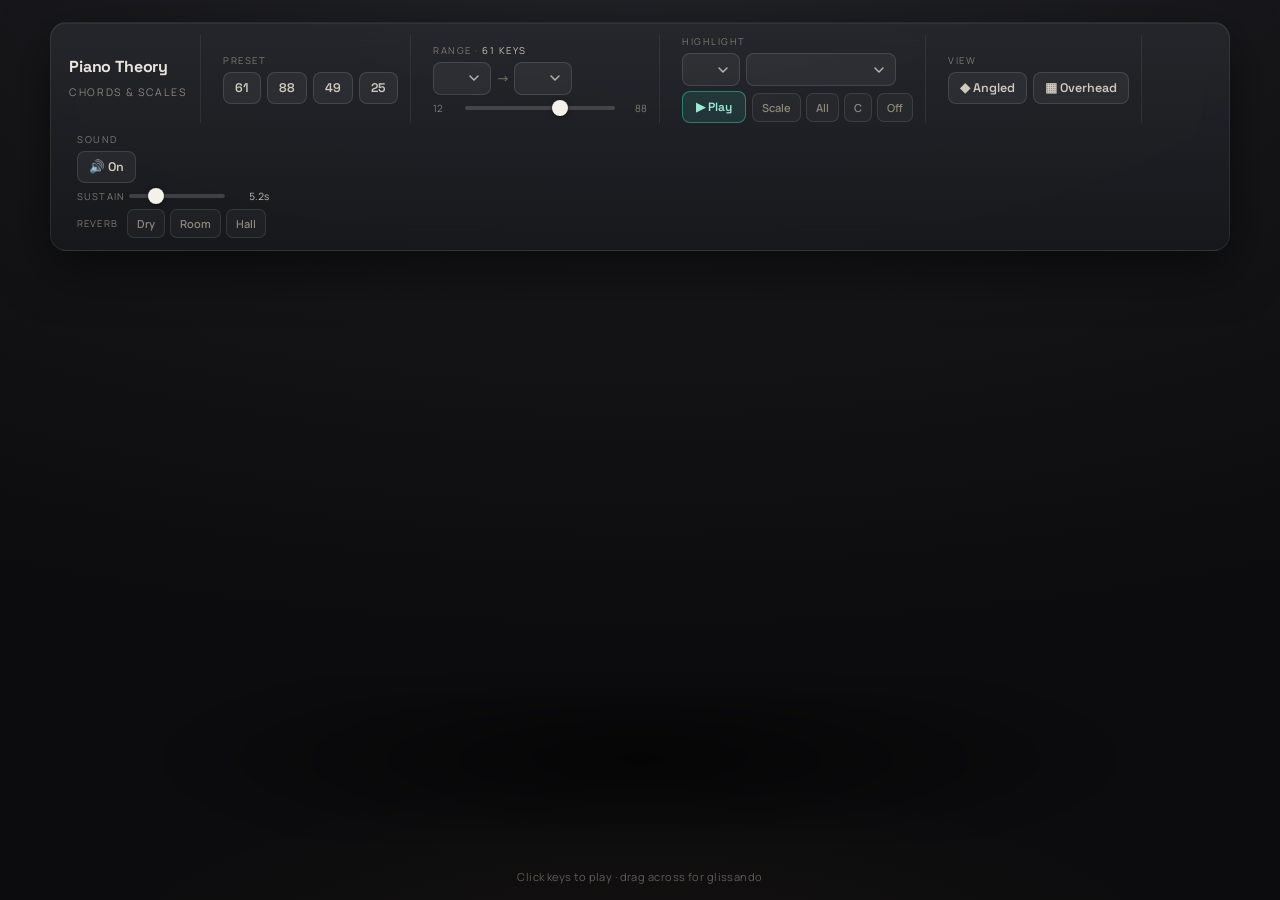
==== index.html @ 7ad39de0 "Add page shell, control panel markup, and studio styles" ====
<!DOCTYPE html>
<html lang="en">
<head>
<meta charset="utf-8">
<meta name="viewport" content="width=device-width, initial-scale=1">
<title>Piano Theory</title>
<link rel="stylesheet" href="css/studio.css">
<script type="module" src="js/app.js"></script>
</head>
<body>
<div class="app">
  <div class="glow" aria-hidden="true"></div>

  <header class="panel-wrap">
    <div class="panel">

      <div class="group brand">
        <div class="brand-name">Piano Theory</div>
        <div class="brand-sub">Chords &amp; Scales</div>
      </div>

      <div class="group">
        <div class="group-title">Preset</div>
        <div class="row" id="presets">
          <button type="button" class="chip warm" data-start="C2" data-count="61">61</button>
          <button type="button" class="chip warm" data-start="A0" data-count="88">88</button>
          <button type="button" class="chip warm" data-start="C2" data-count="49">49</button>
          <button type="button" class="chip warm" data-start="C4" data-count="25">25</button>
        </div>
      </div>

      <div class="group">
        <div class="group-title">Range · <span class="hint" id="key-count-label">61 keys</span></div>
        <div class="row">
          <select class="sel" id="start-note" aria-label="First key"></select>
          <span class="arrow" aria-hidden="true">→</span>
          <select class="sel" id="end-note" aria-label="Last key"></select>
        </div>
        <div class="row slider-row">
          <span class="minmax">12</span>
          <input type="range" class="range grow" id="key-count" min="12" max="88" step="1" value="61" aria-label="Number of keys">
          <span class="minmax right">88</span>
        </div>
      </div>

      <div class="group">
        <div class="group-title">Highlight</div>
        <div class="row">
          <select class="sel" id="root" aria-label="Root note"></select>
          <select class="sel wide" id="pattern" aria-label="Chord or scale"></select>
        </div>
        <div class="row">
          <button type="button" class="play" id="play">▶ Play</button>
          <div class="row tight" id="label-modes">
            <button type="button" class="chip sm" data-mode="pattern">Scale</button>
            <button type="button" class="chip sm" data-mode="all">All</button>
            <button type="button" class="chip sm" data-mode="c">C</button>
            <button type="button" class="chip sm" data-mode="off">Off</button>
          </div>
        </div>
      </div>

      <div class="group">
        <div class="group-title">View</div>
        <div class="row" id="views">
          <button type="button" class="chip cool" data-view="angled">◆ Angled</button>
          <button type="button" class="chip cool" data-view="top">▦ Overhead</button>
        </div>
      </div>

      <div class="group last">
        <div class="group-title">Sound</div>
        <div class="row">
          <button type="button" class="chip" id="sound">🔊 On</button>
        </div>
        <div class="row slider-row">
          <span class="tag">Sustain</span>
          <input type="range" class="range" id="sustain" min="0.2" max="3.5" step="0.05" value="1" aria-label="Sustain">
          <span class="value" id="sustain-label">5.2s</span>
        </div>
        <div class="row slider-row">
          <span class="tag">Reverb</span>
          <div class="row tight" id="reverbs">
            <button type="button" class="chip sm" data-reverb="dry">Dry</button>
            <button type="button" class="chip sm" data-reverb="room">Room</button>
            <button type="button" class="chip sm" data-reverb="hall">Hall</button>
          </div>
        </div>
      </div>

    </div>
  </header>

  <main class="stage">
    <div class="floor-shadow" aria-hidden="true"></div>
    <div class="rig" id="rig">
      <div class="board" id="board"></div>
    </div>
  </main>

  <footer class="status" id="status">Click keys to play · drag across for glissando</footer>
</div>
</body>
</html>
---- css/studio.css ----
/* Piano Theory — studio styles */

@font-face {
  font-family: 'Manrope';
  font-style: normal;
  font-weight: 400 700;
  font-display: swap;
  src: url("../fonts/manrope-latin.woff2") format('woff2');
  unicode-range: U+0000-00FF, U+0131, U+0152-0153, U+02BB-02BC, U+02C6, U+02DA, U+02DC, U+0304, U+0308, U+0329, U+2000-206F, U+20AC, U+2122, U+2191, U+2193, U+2212, U+2215, U+FEFF, U+FFFD;
}
@font-face {
  font-family: 'Space Grotesk';
  font-style: normal;
  font-weight: 400 700;
  font-display: swap;
  src: url("../fonts/space-grotesk-latin.woff2") format('woff2');
  unicode-range: U+0000-00FF, U+0131, U+0152-0153, U+02BB-02BC, U+02C6, U+02DA, U+02DC, U+0304, U+0308, U+0329, U+2000-206F, U+20AC, U+2122, U+2191, U+2193, U+2212, U+2215, U+FEFF, U+FFFD;
}

:root {
  --ink: #e9e5dc;
  --ink-strong: #efeae0;
  --muted: #7f7a70;
  --muted-2: #8d877b;
  --hint: #c9c4b9;
  --root-accent: 244, 166, 60;   /* #f4a63c */
  --scale-accent: 55, 200, 178;  /* #37c8b2 */
  --line: rgba(255, 255, 255, .12);
  --line-soft: rgba(255, 255, 255, .07);
  --fill: rgba(255, 255, 255, .05);
  --fill-soft: rgba(255, 255, 255, .03);
  --font-ui: 'Manrope', system-ui, sans-serif;
  --font-display: 'Space Grotesk', sans-serif;
}

* { box-sizing: border-box; }

html, body { height: 100%; }

body {
  margin: 0;
  font-family: var(--font-ui);
  color: var(--ink);
  background: #0c0c0e;
}

.app {
  position: relative;
  display: flex;
  flex-direction: column;
  width: 100%;
  height: 100vh;
  overflow: hidden;
  background: radial-gradient(120% 80% at 50% -10%, #23242a 0%, #161619 45%, #0c0c0e 100%);
}

.glow {
  position: absolute;
  inset: 0;
  background: radial-gradient(70% 50% at 50% 120%, rgba(var(--root-accent), .05), transparent 70%);
  pointer-events: none;
}

/* ---- control panel ---- */

.panel-wrap {
  position: relative;
  z-index: 20;
  display: flex;
  justify-content: center;
  padding: 22px 24px 0;
}

.panel {
  display: flex;
  flex-wrap: wrap;
  align-items: stretch;
  gap: 10px;
  max-width: 1180px;
  padding: 12px 14px;
  border: 1px solid rgba(255, 255, 255, .08);
  border-radius: 16px;
  background: linear-gradient(180deg, rgba(40, 41, 47, .82), rgba(24, 25, 29, .82));
  box-shadow: 0 18px 50px rgba(0, 0, 0, .5), inset 0 1px 0 rgba(255, 255, 255, .06);
  backdrop-filter: blur(14px);
}

.group {
  display: flex;
  flex-direction: column;
  justify-content: center;
  gap: 5px;
  padding: 0 12px;
  border-right: 1px solid var(--line-soft);
}
.group.last { border-right: 0; padding-right: 4px; }

.group-title {
  font-size: 9.5px;
  letter-spacing: .16em;
  text-transform: uppercase;
  color: var(--muted);
}
.group-title .hint { color: var(--hint); }

.brand { padding: 2px 14px 2px 4px; }
.brand-name {
  font-family: var(--font-display);
  font-weight: 700;
  font-size: 16px;
  letter-spacing: -.01em;
  line-height: 1;
}
.brand-sub {
  margin-top: 5px;
  font-size: 10.5px;
  letter-spacing: .16em;
  text-transform: uppercase;
  color: var(--muted-2);
}

.row { display: flex; align-items: center; gap: 6px; }
.row.tight { gap: 5px; }
.row.slider-row { gap: 8px; margin-top: 1px; }

.arrow { color: #6f6a61; font-size: 13px; }
.minmax { width: 22px; font-size: 10px; color: var(--muted); }
.minmax.right { text-align: right; }
.tag {
  width: 42px;
  font-size: 9.5px;
  letter-spacing: .12em;
  text-transform: uppercase;
  color: var(--muted);
}
.value {
  width: 34px;
  font-size: 10px;
  color: var(--hint);
  text-align: right;
  font-variant-numeric: tabular-nums;
}

/* ---- buttons ---- */

.chip {
  padding: 7px 11px;
  border: 1px solid var(--line);
  border-radius: 8px;
  background: var(--fill);
  color: #cfcabf;
  font-family: var(--font-display);
  font-weight: 600;
  font-size: 12.5px;
  white-space: nowrap;
  cursor: pointer;
  transition: .15s;
}
.chip.sm {
  padding: 6px 9px;
  border-color: rgba(255, 255, 255, .1);
  border-radius: 7px;
  background: var(--fill-soft);
  color: var(--muted-2);
  font-family: var(--font-ui);
  font-size: 11px;
}
.chip.active {
  border-color: rgba(255, 255, 255, .22);
  background: rgba(255, 255, 255, .13);
  color: var(--ink-strong);
}
.chip.warm.active {
  border-color: rgba(var(--root-accent), .6);
  background: rgba(var(--root-accent), .16);
  color: #f6c98a;
}
.chip.cool.active {
  border-color: rgba(var(--scale-accent), .55);
  background: rgba(var(--scale-accent), .16);
  color: #9fe9dc;
}

.play {
  padding: 7px 13px;
  border: 1px solid rgba(var(--scale-accent), .5);
  border-radius: 8px;
  background: rgba(var(--scale-accent), .12);
  color: #9fe9dc;
  font-family: var(--font-display);
  font-weight: 600;
  font-size: 12px;
  cursor: pointer;
  transition: .15s;
}
.play.on { background: rgba(var(--scale-accent), .22); }
.play:disabled { color: #5d6a67; opacity: .5; cursor: not-allowed; }

button:focus-visible, select:focus-visible, input:focus-visible {
  outline: 2px solid rgba(var(--scale-accent), .7);
  outline-offset: 1px;
}

/* ---- inputs ---- */

.sel {
  appearance: none;
  padding: 7px 26px 7px 10px;
  border: 1px solid var(--line);
  border-radius: 8px;
  background-color: var(--fill);
  background-image: url("data:image/svg+xml;utf8,<svg xmlns='http://www.w3.org/2000/svg' width='10' height='6' viewBox='0 0 10 6'><path d='M1 1l4 4 4-4' fill='none' stroke='%23bdb9b0' stroke-width='1.4' stroke-linecap='round'/></svg>");
  background-repeat: no-repeat;
  background-position: right 11px center;
  color: var(--ink-strong);
  font-family: inherit;
  font-size: 12.5px;
  font-weight: 600;
  cursor: pointer;
  min-width: 58px;
}
.sel.wide { min-width: 150px; }
.sel option { background: #1a1a1d; color: var(--ink-strong); }

.range {
  appearance: none;
  width: 96px;
  height: 4px;
  border-radius: 4px;
  background: rgba(255, 255, 255, .16);
  outline-color: rgba(var(--scale-accent), .7);
}
.range.grow { flex: 1; width: 150px; }
.range::-webkit-slider-thumb {
  appearance: none;
  width: 16px;
  height: 16px;
  border-radius: 50%;
  background: #f4f1ea;
  box-shadow: 0 1px 4px rgba(0, 0, 0, .5);
  cursor: pointer;
}
.range::-moz-range-thumb {
  width: 16px;
  height: 16px;
  border: none;
  border-radius: 50%;
  background: #f4f1ea;
  cursor: pointer;
}

/* ---- stage ---- */

.stage {
  position: relative;
  z-index: 5;
  flex: 1;
  min-height: 0;
  display: flex;
  align-items: center;
  justify-content: center;
  width: 100%;
  perspective: 2100px;
  perspective-origin: 50% 50%;
}

.floor-shadow {
  position: absolute;
  bottom: 11%;
  left: 50%;
  transform: translateX(-50%);
  width: min(1180px, 86%);
  height: 140px;
  background: radial-gradient(60% 100% at 50% 50%, rgba(0, 0, 0, .55), transparent 72%);
  filter: blur(8px);
  pointer-events: none;
}

.rig {
  position: relative;
  transform-style: preserve-3d;
  transition: transform .85s cubic-bezier(.62, .01, .2, 1);
}

.board {
  position: relative;
  transform-style: preserve-3d;
}

/* ---- status line ---- */

.status {
  position: absolute;
  bottom: 16px;
  left: 0;
  right: 0;
  z-index: 20;
  text-align: center;
  font-size: 11px;
  letter-spacing: .04em;
  color: #615d55;
}

@media (prefers-reduced-motion: reduce) {
  .rig { transition: none; }
  .chip, .play { transition: none; }
}
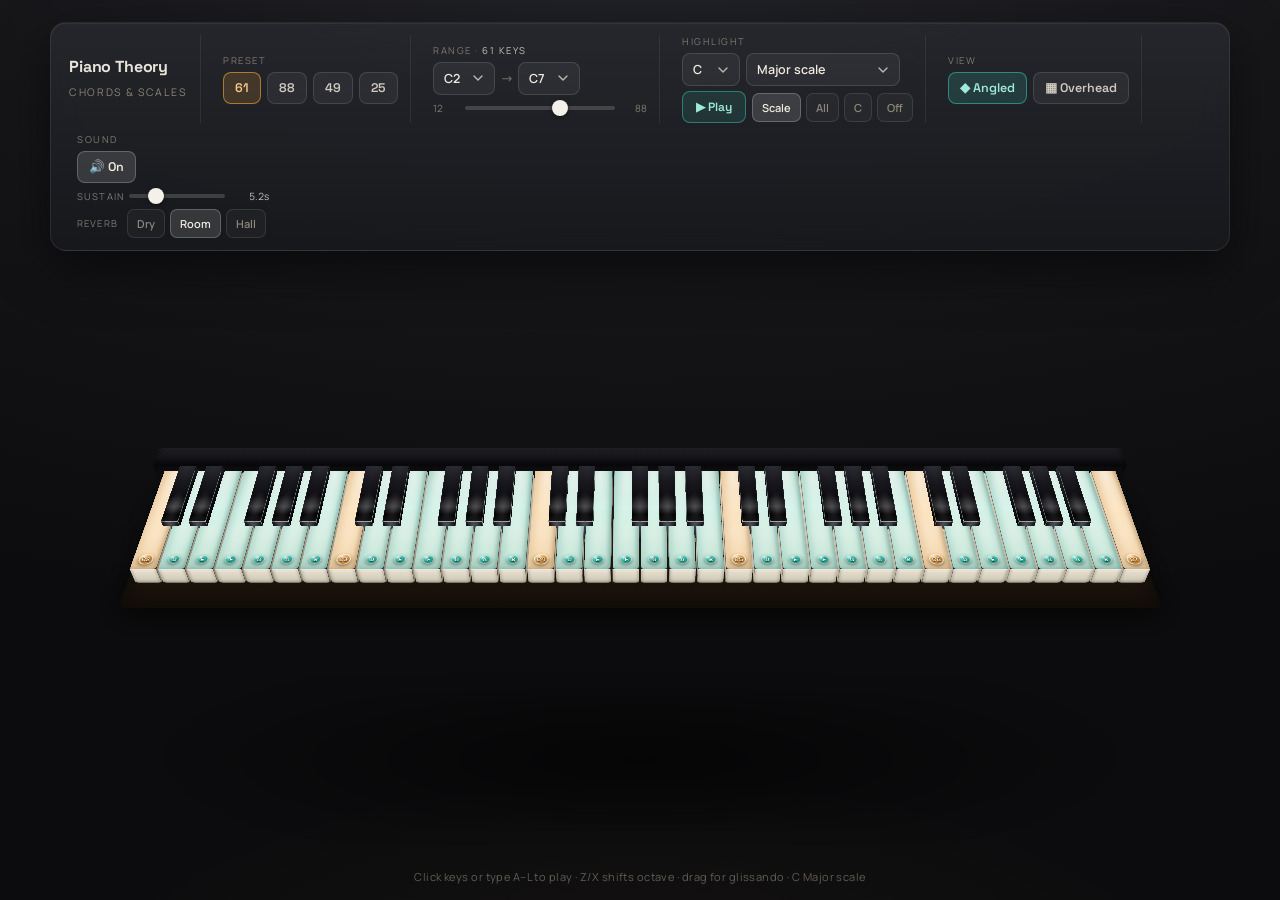
==== commit 82628d93: "Add musical typing and screen-reader affordances" ====
--- a/index.html
+++ b/index.html
@@ -91,14 +91,14 @@
     </div>
   </header>
 
-  <main class="stage">
+  <main class="stage" aria-label="Piano keyboard. Play notes by typing: A through quote for naturals, the row above for sharps, Z and X to shift octave.">
     <div class="floor-shadow" aria-hidden="true"></div>
     <div class="rig" id="rig">
       <div class="board" id="board"></div>
     </div>
   </main>
 
-  <footer class="status" id="status">Click keys to play · drag across for glissando</footer>
+  <footer class="status" id="status" aria-live="polite">Click keys or type A–L to play · Z/X shifts octave · drag for glissando</footer>
 </div>
 </body>
 </html>
--- a/css/studio.css
+++ b/css/studio.css
@@ -262,6 +262,8 @@
   width: 100%;
   perspective: 2100px;
   perspective-origin: 50% 50%;
+  touch-action: none;
+  user-select: none;
 }
 
 .floor-shadow {
@@ -287,6 +289,203 @@
   transform-style: preserve-3d;
 }
 
+/* ---- keyboard ----
+   Key materials are static CSS driven by class combinations so pressing a key
+   is a single class toggle, never a style rebuild. Classes on each .key:
+   white|black, hl (in pattern) or hl-root (pattern root), down (pressed).
+   Geometry constants mirror js/keyboard.js: white 41x250x32 in a 44px slot,
+   black 27x158x46 with its top 12px above the white tops. */
+
+:root {
+  /* key materials */
+  --top-w: linear-gradient(177deg, #e7e0d0 0%, #fffdf7 46%, #f4efe4 100%);
+  --top-b: radial-gradient(78% 42% at 50% 82%, rgba(255,255,255,.20), transparent 60%),
+           linear-gradient(180deg, transparent 64%, rgba(255,255,255,.18) 79%, transparent 90%),
+           linear-gradient(179deg, #5c5c67 0%, #36363f 15%, #1c1c23 43%, #0a0a0e 76%, #040406 91%, #26262e 100%);
+  --front-w: linear-gradient(180deg, #f4eddf 0%, #e4dccb 22%, #cdc5b2 100%);
+  --front-b: linear-gradient(90deg, rgba(255,255,255,0) 15%, rgba(255,255,255,.14) 48%, rgba(255,255,255,0) 82%),
+             linear-gradient(180deg, #56565f 0%, #34343d 13%, #17171d 46%, #08080b 80%, #111118 100%);
+  --sidel-w: linear-gradient(180deg, #e3dccb 0%, #d2cab8 60%, #c2baa6 100%);
+  --sider-w: linear-gradient(180deg, #cdc5b2 0%, #bbb39f 60%, #a89f8b 100%);
+  --sidel-b: linear-gradient(180deg, #45454e 0%, #1d1d24 38%, #0a0a0e 100%);
+  --sider-b: linear-gradient(180deg, #2c2c33 0%, #101015 40%, #050508 100%);
+
+  /* pressed-state overlays: recessed shading plus a specular catch at the front lip */
+  --press-w: linear-gradient(180deg, rgba(0,0,0,.30) 0%, rgba(0,0,0,.14) 26%, rgba(0,0,0,.04) 60%, rgba(255,255,255,.12) 100%);
+  --press-b: linear-gradient(180deg, rgba(0,0,0,.58) 0%, rgba(0,0,0,.34) 24%, rgba(0,0,0,.12) 58%, rgba(255,255,255,.22) 100%);
+  --pressf-w: linear-gradient(180deg, rgba(0,0,0,.10), rgba(0,0,0,.18));
+  --pressf-b: linear-gradient(180deg, rgba(0,0,0,.34), rgba(0,0,0,.46));
+  --presss-w: linear-gradient(180deg, rgba(0,0,0,.14), rgba(0,0,0,.22));
+  --presss-b: linear-gradient(180deg, rgba(0,0,0,.40), rgba(0,0,0,.52));
+
+  /* highlight washes: glassy accent that lets the key material read through
+     (w|b = white|black key, r|m = root|member note) */
+  --wash-wr: radial-gradient(130% 70% at 50% 16%, rgba(255,255,255,.55), transparent 52%),
+             linear-gradient(180deg, rgba(244,166,60,.40) 0%, rgba(244,166,60,.24) 70%, rgba(244,166,60,.34) 100%);
+  --wash-wm: radial-gradient(130% 70% at 50% 16%, rgba(255,255,255,.55), transparent 52%),
+             linear-gradient(180deg, rgba(55,200,178,.30) 0%, rgba(55,200,178,.17) 70%, rgba(55,200,178,.26) 100%);
+  --wash-br: radial-gradient(130% 70% at 50% 16%, rgba(255,255,255,.30), transparent 52%),
+             linear-gradient(180deg, rgba(244,166,60,.66) 0%, rgba(244,166,60,.46) 70%, rgba(244,166,60,.56) 100%);
+  --wash-bm: radial-gradient(130% 70% at 50% 16%, rgba(255,255,255,.30), transparent 52%),
+             linear-gradient(180deg, rgba(55,200,178,.56) 0%, rgba(55,200,178,.38) 70%, rgba(55,200,178,.48) 100%);
+
+  /* top-face gloss, highlight glow, and press glow shadows */
+  --gloss-w: inset 0 2px 2px rgba(255,255,255,.45), inset 0 -14px 18px rgba(0,0,0,.10), inset -3px 0 6px rgba(0,0,0,.22), inset 3px 0 5px rgba(255,255,255,.28);
+  --gloss-b: inset 0 2px 1px rgba(255,255,255,.30), inset 0 -16px 22px rgba(0,0,0,.55), inset 0 1px 0 rgba(255,255,255,.18);
+  --hlg-wr: inset 0 0 14px rgba(244,166,60,.4);
+  --hlg-wm: inset 0 0 14px rgba(55,200,178,.4);
+  --hlg-br: inset 0 0 18px rgba(244,166,60,.55);
+  --hlg-bm: inset 0 0 18px rgba(55,200,178,.55);
+  --pg-r: inset 0 8px 16px rgba(244,166,60,.72);
+  --pg-m: inset 0 8px 16px rgba(55,200,178,.72);
+  --pgd-w: inset 0 7px 15px rgba(0,0,0,.42);
+  --pgd-b: inset 0 9px 18px rgba(0,0,0,.6);
+}
+
+.key {
+  position: absolute;
+  top: 0;
+  transform-style: preserve-3d;
+  cursor: pointer;
+}
+.key.white { width: 41px; height: 250px; transform: translateZ(16px); }
+.key.black { width: 27px; height: 158px; transform: translateZ(21px); z-index: 5; }
+
+.kbox {
+  position: absolute;
+  left: 0;
+  top: 0;
+  width: 100%;
+  height: 100%;
+  transform-style: preserve-3d;
+  transform-origin: 50% 2% 0;
+  transform: translateZ(0);
+  transition: transform .17s cubic-bezier(.22, .8, .3, 1.04);
+}
+.key.down .kbox { transition: transform .06s cubic-bezier(.3, .62, .36, 1); }
+
+/* Angled view: a physical hinge — white keys tilt forward at a far-back
+   fulcrum, black keys dip near-vertically (a big tilt would swing them below
+   the white tops, where opaque white keys would paint over them). */
+.view-angled .key.white.down .kbox { transform: translateZ(-7px) rotateX(-4deg); }
+.view-angled .key.black.down .kbox { transform: translateZ(-5px) rotateX(-2.2deg); }
+
+/* Overhead view: a vertical dip is along the camera axis and invisible, so
+   the press reads in-plane — the key shrinks slightly toward its centre. */
+.view-top .kbox { transform-origin: 50% 50% 0; transition: transform .16s cubic-bezier(.3, .7, .3, 1); }
+.view-top .key.down .kbox { transition: transform .07s cubic-bezier(.3, .6, .35, 1); }
+.view-top .key.white.down .kbox { transform: translateZ(-7px) scale(.86); }
+.view-top .key.black.down .kbox { transform: translateZ(-5px) scale(.8); }
+
+.face { position: absolute; left: 50%; top: 50%; }
+
+/* top faces */
+.white .f-top { width: 41px; height: 250px; transform: translate(-50%, -50%) translateZ(16px); border-radius: 1px 1px 6px 6px; }
+.black .f-top { width: 27px; height: 158px; transform: translate(-50%, -50%) translateZ(23px); border-radius: 1px 1px 4px 4px; }
+.white .f-top { background: var(--top-w); box-shadow: var(--gloss-w); }
+.black .f-top { background: var(--top-b); box-shadow: var(--gloss-b); }
+.white.hl .f-top { background: var(--wash-wm), var(--top-w); box-shadow: var(--hlg-wm), var(--gloss-w); }
+.white.hl-root .f-top { background: var(--wash-wr), var(--top-w); box-shadow: var(--hlg-wr), var(--gloss-w); }
+.black.hl .f-top { background: var(--wash-bm), var(--top-b); box-shadow: var(--hlg-bm), var(--gloss-b); }
+.black.hl-root .f-top { background: var(--wash-br), var(--top-b); box-shadow: var(--hlg-br), var(--gloss-b); }
+.white.down .f-top { background: var(--press-w), var(--top-w); box-shadow: var(--pgd-w), var(--gloss-w); }
+.black.down .f-top { background: var(--press-b), var(--top-b); box-shadow: var(--pgd-b), var(--gloss-b); }
+.white.hl.down .f-top { background: var(--press-w), var(--wash-wm), var(--top-w); box-shadow: var(--hlg-wm), var(--pg-m), var(--gloss-w); }
+.white.hl-root.down .f-top { background: var(--press-w), var(--wash-wr), var(--top-w); box-shadow: var(--hlg-wr), var(--pg-r), var(--gloss-w); }
+.black.hl.down .f-top { background: var(--press-b), var(--wash-bm), var(--top-b); box-shadow: var(--pg-m), var(--hlg-bm), var(--gloss-b); }
+.black.hl-root.down .f-top { background: var(--press-b), var(--wash-br), var(--top-b); box-shadow: var(--pg-r), var(--hlg-br), var(--gloss-b); }
+
+/* front faces (player-facing edge) */
+.f-front { transition: background .09s ease; }
+.white .f-front {
+  width: 41px; height: 32px;
+  transform: translate(-50%, -50%) rotateX(-90deg) translateZ(125px);
+  border-radius: 0 0 5px 5px;
+  background: var(--front-w);
+  box-shadow: inset 0 2px 2px rgba(255,255,255,.55), inset 0 -4px 6px rgba(0,0,0,.18), inset 2px 0 5px rgba(0,0,0,.12), inset -2px 0 5px rgba(0,0,0,.12);
+}
+.black .f-front {
+  width: 27px; height: 46px;
+  transform: translate(-50%, -50%) rotateX(-90deg) translateZ(79px);
+  border-radius: 0 0 4px 4px;
+  background: var(--front-b);
+  box-shadow: inset 0 2px 0 rgba(255,255,255,.5), inset 0 -5px 8px rgba(0,0,0,.7), inset 3px 0 7px rgba(0,0,0,.55), inset -3px 0 7px rgba(0,0,0,.55);
+}
+.white.down .f-front { background: var(--pressf-w), var(--front-w); }
+.black.down .f-front { background: var(--pressf-b), var(--front-b); }
+
+/* side faces: left edge lit (light from upper-left), right edge shaded */
+.f-left, .f-right { transition: background .1s ease; }
+.white .f-left, .white .f-right { width: 32px; height: 250px; }
+.black .f-left, .black .f-right { width: 46px; height: 158px; }
+.white .f-left { transform: translate(-50%, -50%) rotateY(-90deg) translateZ(20.5px); }
+.white .f-right { transform: translate(-50%, -50%) rotateY(90deg) translateZ(20.5px); }
+.black .f-left { transform: translate(-50%, -50%) rotateY(-90deg) translateZ(13.5px); }
+.black .f-right { transform: translate(-50%, -50%) rotateY(90deg) translateZ(13.5px); }
+.white .f-left { background: var(--sidel-w); box-shadow: inset 0 2px 3px rgba(255,255,255,.3), inset 0 0 16px rgba(0,0,0,.16); }
+.white .f-right { background: var(--sider-w); box-shadow: inset 0 0 18px rgba(0,0,0,.3); }
+.black .f-left { background: var(--sidel-b); box-shadow: inset 0 2px 3px rgba(255,255,255,.25), inset 0 0 16px rgba(0,0,0,.4); }
+.black .f-right { background: var(--sider-b); box-shadow: inset 0 0 18px rgba(0,0,0,.6); }
+.white.down .f-left { background: var(--presss-w), var(--sidel-w); }
+.white.down .f-right { background: var(--presss-w), var(--sider-w); }
+.black.down .f-left { background: var(--presss-b), var(--sidel-b); }
+.black.down .f-right { background: var(--presss-b), var(--sider-b); }
+
+/* gem markers for pattern notes, near the front edge; the glossy highlight is
+   kept tight in one corner so the glyph sits on saturated colour */
+.f-gem {
+  display: flex;
+  align-items: center;
+  justify-content: center;
+  border-radius: 50%;
+  color: #fff;
+  font-family: var(--font-display);
+  font-weight: 700;
+  letter-spacing: -.02em;
+  pointer-events: none;
+  text-shadow: 0 0 1px rgba(0,0,0,.7), 0 1px 1px rgba(0,0,0,.6), 0 0 2px rgba(0,0,0,.45);
+  box-shadow: 0 3px 7px rgba(0,0,0,.5), inset 0 1px 1px rgba(255,255,255,.7);
+}
+.f-gem.root {
+  width: 22px; height: 22px;
+  font-size: 11px;
+  background: radial-gradient(circle at 32% 26%, rgba(255,255,255,.82) 0%, #f4a63c 30%, #9a560f 100%);
+  border: 1.5px solid rgba(255,253,247,.95);
+}
+.f-gem.member {
+  width: 18px; height: 18px;
+  font-size: 10px;
+  background: radial-gradient(circle at 32% 26%, rgba(255,255,255,.82) 0%, #37c8b2 30%, #0d6b5b 100%);
+  border: 1px solid rgba(255,255,255,.62);
+}
+.white .f-gem { transform: translate(-50%, -50%) translateY(105px) translateZ(16.8px); }
+.black .f-gem { transform: translate(-50%, -50%) translateY(59px) translateZ(23.8px); }
+
+/* resting note labels: near-solid ink on ivory, bright off-white on black */
+.f-lbl {
+  width: 24px; height: 20px;
+  display: flex;
+  align-items: center;
+  justify-content: center;
+  font-family: var(--font-display);
+  font-weight: 700;
+  font-size: 11px;
+  letter-spacing: -.02em;
+  pointer-events: none;
+}
+.white .f-lbl {
+  transform: translate(-50%, -50%) translateY(107px) translateZ(16.6px);
+  color: rgba(28,26,22,.88);
+  text-shadow: 0 1px 0 rgba(255,255,255,.45);
+}
+.black .f-lbl {
+  transform: translate(-50%, -50%) translateY(61px) translateZ(23.6px);
+  color: rgba(249,247,242,.94);
+  text-shadow: 0 1px 2px rgba(0,0,0,.6);
+}
+
+.chassis { position: absolute; }
+
 /* ---- status line ---- */
 
 .status {
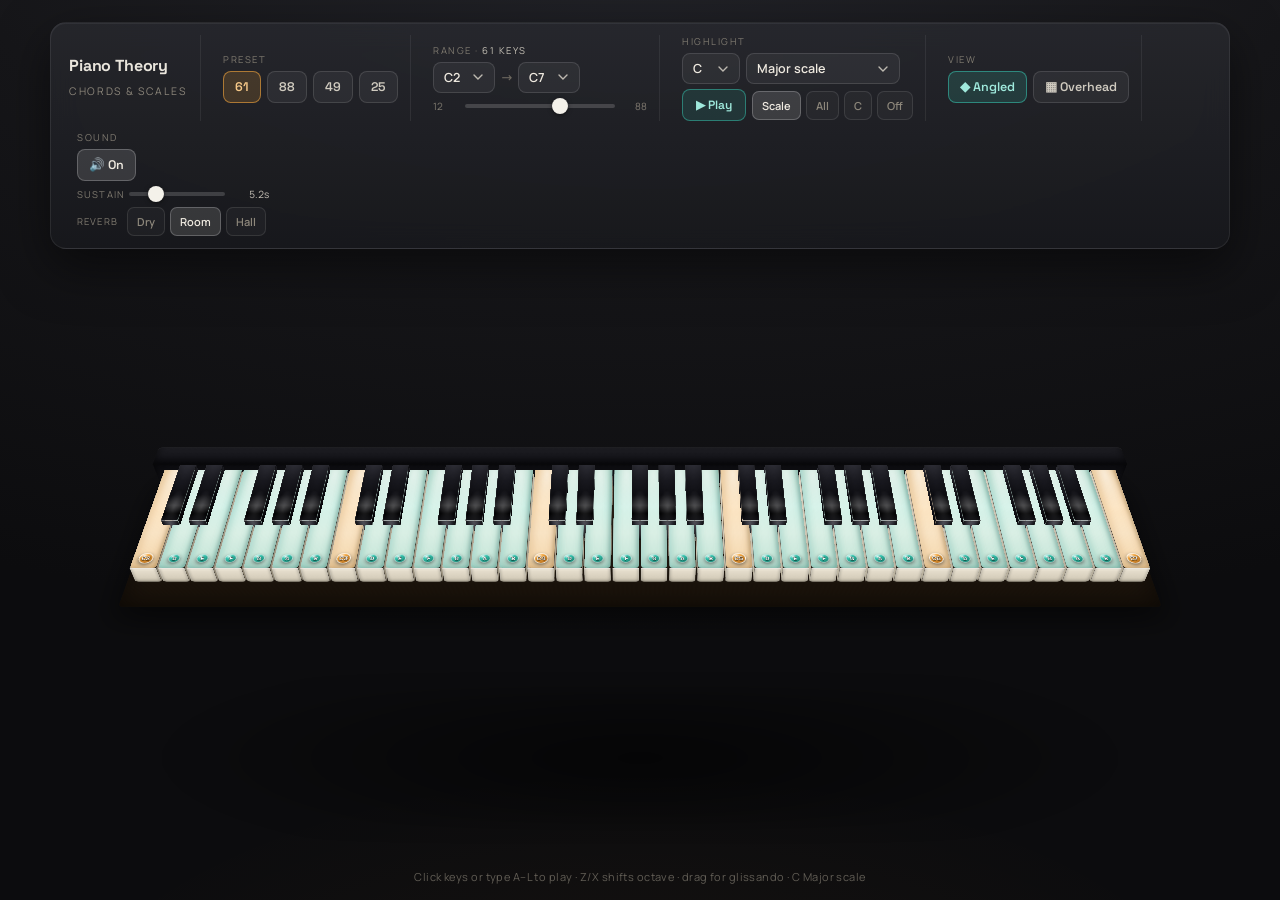
==== commit e0be187a: "Serve under a strict Content Security Policy" ====
--- a/index.html
+++ b/index.html
@@ -2,8 +2,11 @@
 <html lang="en">
 <head>
 <meta charset="utf-8">
+<meta http-equiv="Content-Security-Policy" content="default-src 'none'; script-src 'self'; style-src 'self'; font-src 'self'; connect-src 'self'; img-src 'self' data:; base-uri 'none'; form-action 'none'">
 <meta name="viewport" content="width=device-width, initial-scale=1">
+<meta name="theme-color" content="#0c0c0e">
 <title>Piano Theory</title>
+<link rel="icon" href="data:image/svg+xml,%3Csvg xmlns='http://www.w3.org/2000/svg' viewBox='0 0 16 16'%3E%3Crect width='16' height='16' rx='3' fill='%23141417'/%3E%3Crect x='2' y='4' width='3' height='8' rx='.6' fill='%23f4efe4'/%3E%3Crect x='6.5' y='4' width='3' height='8' rx='.6' fill='%23f4efe4'/%3E%3Crect x='11' y='4' width='3' height='8' rx='.6' fill='%23f4efe4'/%3E%3Crect x='4.6' y='4' width='1.9' height='5' fill='%230c0c10'/%3E%3Crect x='9.1' y='4' width='1.9' height='5' fill='%230c0c10'/%3E%3C/svg%3E">
 <link rel="stylesheet" href="css/studio.css">
 <script type="module" src="js/app.js"></script>
 </head>
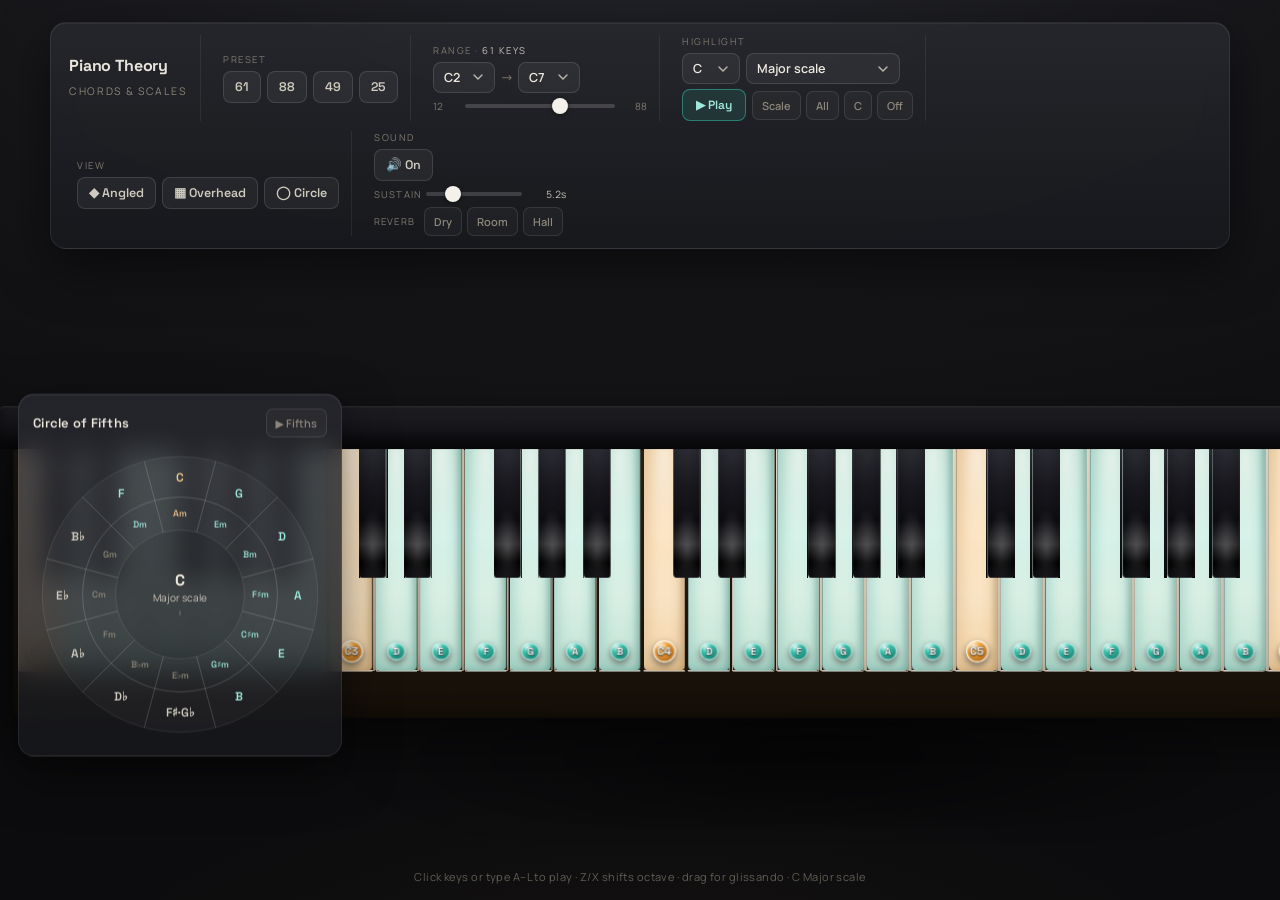
==== commit 99f04279: "Wire the circle panel: root selection, fifths tour, board sizing" ====
--- a/index.html
+++ b/index.html
@@ -68,6 +68,7 @@
         <div class="row" id="views">
           <button type="button" class="chip cool" data-view="angled">◆ Angled</button>
           <button type="button" class="chip cool" data-view="top">▦ Overhead</button>
+          <button type="button" class="chip cool" id="circle-toggle">◯ Circle</button>
         </div>
       </div>
 
@@ -99,6 +100,13 @@
     <div class="rig" id="rig">
       <div class="board" id="board"></div>
     </div>
+    <aside class="circle-panel" id="circle-panel">
+      <div class="circle-head">
+        <span class="circle-title">Circle of Fifths</span>
+        <button type="button" class="chip sm" id="play-fifths">▶ Fifths</button>
+      </div>
+      <svg id="circle-svg" viewBox="0 0 320 320" aria-label="Circle of fifths: twelve keys a perfect fifth apart, relative minors inside"></svg>
+    </aside>
   </main>
 
   <footer class="status" id="status" aria-live="polite">Click keys or type A–L to play · Z/X shifts octave · drag for glissando</footer>
--- a/css/studio.css
+++ b/css/studio.css
@@ -486,6 +486,75 @@
 
 .chassis { position: absolute; }
 
+/* ---- circle of fifths ----
+   Same class-driven approach as the keyboard: geometry is static SVG, state
+   is root/member/tour classes on the wedge groups. */
+
+.circle-panel {
+  position: absolute;
+  left: 18px;
+  top: 50%;
+  transform: translateY(-50%);
+  z-index: 15;
+  width: 324px;
+  padding: 14px;
+  border: 1px solid rgba(255, 255, 255, .08);
+  border-radius: 16px;
+  background: linear-gradient(180deg, rgba(40, 41, 47, .82), rgba(24, 25, 29, .82));
+  box-shadow: 0 18px 50px rgba(0, 0, 0, .5), inset 0 1px 0 rgba(255, 255, 255, .06);
+  backdrop-filter: blur(14px);
+}
+
+.circle-head {
+  display: flex;
+  align-items: center;
+  justify-content: space-between;
+  margin-bottom: 10px;
+}
+
+.circle-title {
+  font-family: var(--font-display);
+  font-weight: 600;
+  font-size: 13px;
+  letter-spacing: .02em;
+  color: var(--ink-strong);
+}
+
+.circle-panel svg {
+  display: block;
+  width: 100%;
+  height: auto;
+}
+
+/* when the panel is open, the stage centres in the remaining width and the
+   keyboard renders at a smaller cap so the two never collide */
+.app.with-circle .stage { padding-left: 356px; }
+.app.with-circle .floor-shadow { left: calc(50% + 178px); }
+
+.wedge { cursor: pointer; }
+.wedge path {
+  fill: rgba(255, 255, 255, .03);
+  stroke: rgba(255, 255, 255, .1);
+  stroke-width: 1;
+  transition: fill .15s, stroke .15s;
+}
+.wedge:hover path { fill: rgba(255, 255, 255, .07); stroke: rgba(255, 255, 255, .22); }
+.wedge:focus-visible { outline: none; }
+.wedge:focus-visible path { stroke: rgba(var(--scale-accent), .7); stroke-width: 1.5; }
+.wedge.member path { fill: rgba(var(--scale-accent), .14); stroke: rgba(var(--scale-accent), .4); }
+.wedge.root path { fill: rgba(var(--root-accent), .16); stroke: rgba(var(--root-accent), .55); }
+.wedge.tour path { fill: rgba(255, 255, 255, .14); stroke: rgba(255, 255, 255, .5); }
+
+.wedge text { pointer-events: none; font-family: var(--font-display); }
+.w-major { font-size: 13px; font-weight: 600; fill: #cfcabf; }
+.w-minor { font-size: 10px; font-weight: 500; fill: var(--muted-2); }
+.wedge.member .w-major, .wedge.member .w-minor { fill: #9fe9dc; }
+.wedge.root .w-major, .wedge.root .w-minor { fill: #f6c98a; }
+
+.c-root { font-family: var(--font-display); font-weight: 700; font-size: 17px; fill: var(--ink-strong); }
+.c-pattern { font-size: 11px; fill: var(--hint); }
+.c-sig { font-size: 10px; fill: var(--muted); }
+
 /* ---- status line ---- */
 
 .status {
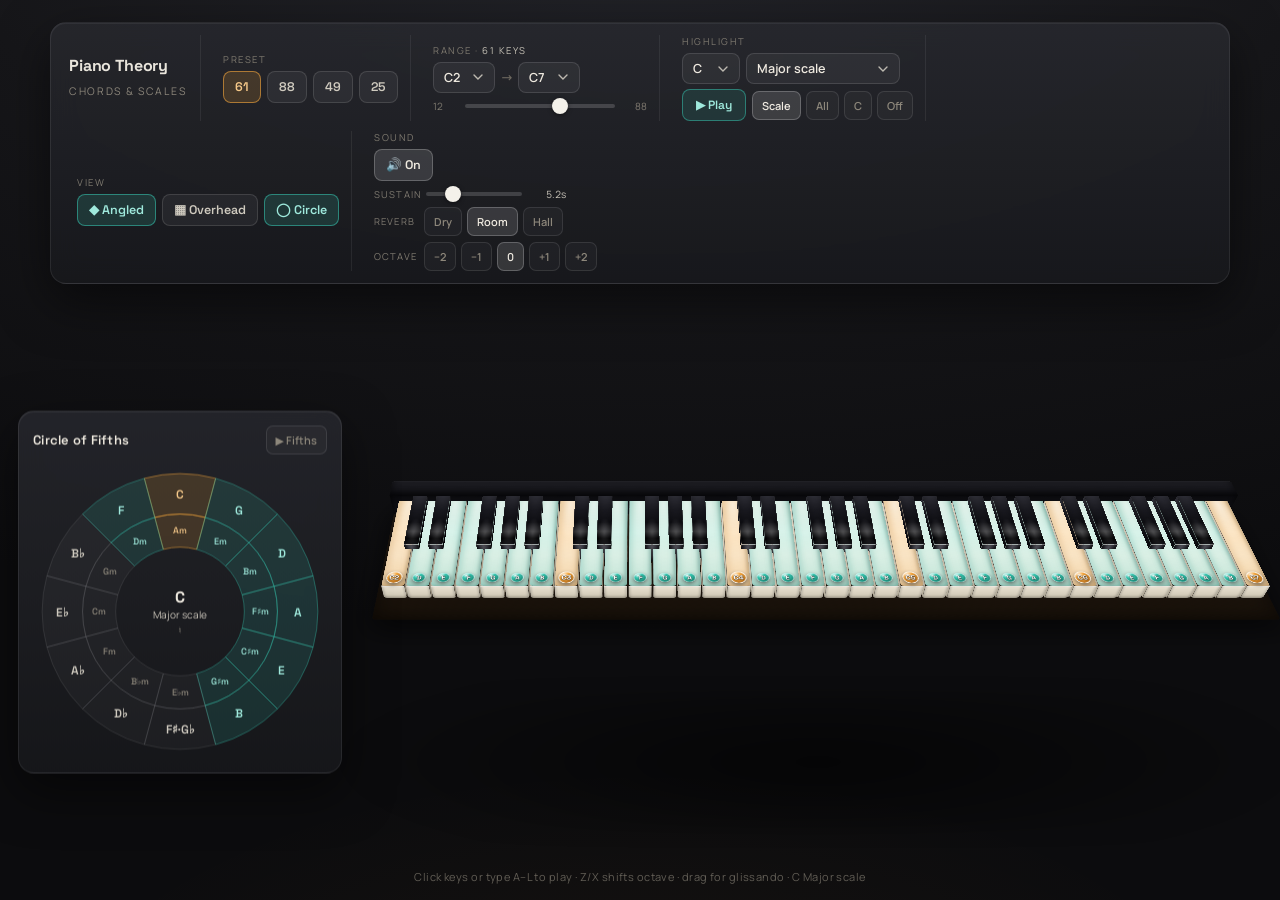
==== commit c6816b4d: "Add audio octave shift" ====
--- a/index.html
+++ b/index.html
@@ -90,6 +90,16 @@
             <button type="button" class="chip sm" data-reverb="hall">Hall</button>
           </div>
         </div>
+        <div class="row slider-row">
+          <span class="tag">Octave</span>
+          <div class="row tight" id="octaves">
+            <button type="button" class="chip sm" data-octave="-2">−2</button>
+            <button type="button" class="chip sm" data-octave="-1">−1</button>
+            <button type="button" class="chip sm" data-octave="0">0</button>
+            <button type="button" class="chip sm" data-octave="1">+1</button>
+            <button type="button" class="chip sm" data-octave="2">+2</button>
+          </div>
+        </div>
       </div>
 
     </div>
--- a/css/studio.css
+++ b/css/studio.css
@@ -458,8 +458,8 @@
   background: radial-gradient(circle at 32% 26%, rgba(255,255,255,.82) 0%, #37c8b2 30%, #0d6b5b 100%);
   border: 1px solid rgba(255,255,255,.62);
 }
-.white .f-gem { transform: translate(-50%, -50%) translateY(105px) translateZ(16.8px); }
-.black .f-gem { transform: translate(-50%, -50%) translateY(59px) translateZ(23.8px); }
+.white .f-gem { transform: translate(-50%, -50%) translateY(105px) translateZ(16.8px) scale(var(--label-boost, 1)); }
+.black .f-gem { transform: translate(-50%, -50%) translateY(59px) translateZ(23.8px) scale(var(--label-boost, 1)); }
 
 /* resting note labels: near-solid ink on ivory, bright off-white on black */
 .f-lbl {
@@ -474,12 +474,12 @@
   pointer-events: none;
 }
 .white .f-lbl {
-  transform: translate(-50%, -50%) translateY(107px) translateZ(16.6px);
+  transform: translate(-50%, -50%) translateY(107px) translateZ(16.6px) scale(var(--label-boost, 1));
   color: rgba(28,26,22,.88);
   text-shadow: 0 1px 0 rgba(255,255,255,.45);
 }
 .black .f-lbl {
-  transform: translate(-50%, -50%) translateY(61px) translateZ(23.6px);
+  transform: translate(-50%, -50%) translateY(61px) translateZ(23.6px) scale(var(--label-boost, 1));
   color: rgba(249,247,242,.94);
   text-shadow: 0 1px 2px rgba(0,0,0,.6);
 }
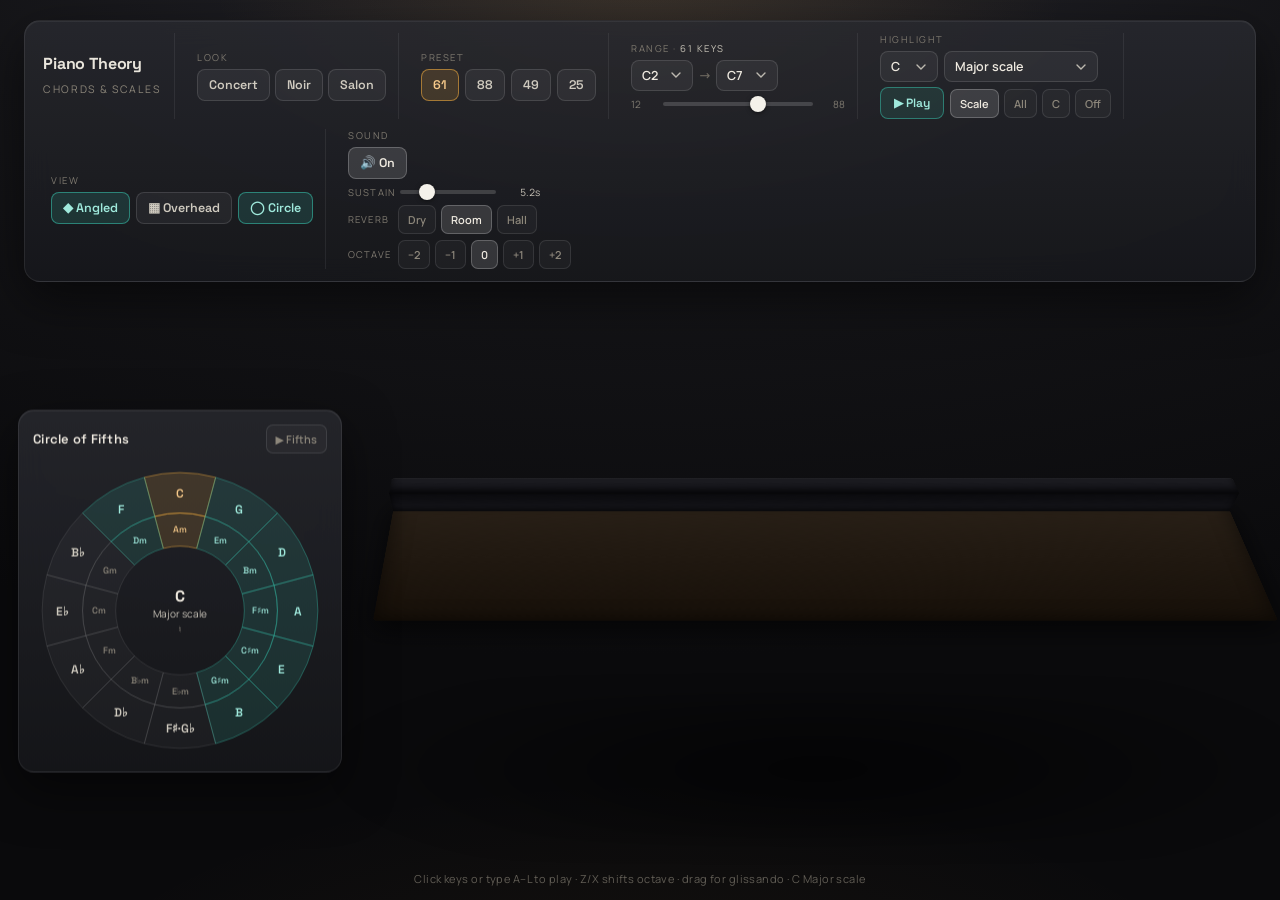
==== commit ecfa58cd: "Add themed finishes, press ripples, and the richer cabinet" ====
--- a/index.html
+++ b/index.html
@@ -11,8 +11,9 @@
 <script type="module" src="js/app.js"></script>
 </head>
 <body>
-<div class="app">
-  <div class="glow" aria-hidden="true"></div>
+<div class="app" data-theme="concert">
+  <div class="glow-a" aria-hidden="true"></div>
+  <div class="glow-b" aria-hidden="true"></div>
 
   <header class="panel-wrap">
     <div class="panel">
@@ -20,6 +21,15 @@
       <div class="group brand">
         <div class="brand-name">Piano Theory</div>
         <div class="brand-sub">Chords &amp; Scales</div>
+      </div>
+
+      <div class="group">
+        <div class="group-title">Look</div>
+        <div class="row tight" id="themes">
+          <button type="button" class="chip warm" data-look="concert">Concert</button>
+          <button type="button" class="chip warm" data-look="noir">Noir</button>
+          <button type="button" class="chip warm" data-look="salon">Salon</button>
+        </div>
       </div>
 
       <div class="group">
@@ -75,7 +85,7 @@
       <div class="group last">
         <div class="group-title">Sound</div>
         <div class="row">
-          <button type="button" class="chip" id="sound">🔊 On</button>
+          <button type="button" class="chip" id="sound">Sound on</button>
         </div>
         <div class="row slider-row">
           <span class="tag">Sustain</span>
--- a/css/studio.css
+++ b/css/studio.css
@@ -17,21 +17,150 @@
   unicode-range: U+0000-00FF, U+0131, U+0152-0153, U+02BB-02BC, U+02C6, U+02DA, U+02DC, U+0304, U+0308, U+0329, U+2000-206F, U+20AC, U+2122, U+2191, U+2193, U+2212, U+2215, U+FEFF, U+FFFD;
 }
 
+/* ---- theme system ----
+   Every material is a custom property; the Look picker swaps themes by
+   setting data-theme on the app root, which re-resolves the variables —
+   no rebuild, no per-key work. :root carries the Concert finish. */
+
 :root {
   --ink: #e9e5dc;
   --ink-strong: #efeae0;
   --muted: #7f7a70;
   --muted-2: #8d877b;
   --hint: #c9c4b9;
-  --root-accent: 244, 166, 60;   /* #f4a63c */
-  --scale-accent: 55, 200, 178;  /* #37c8b2 */
   --line: rgba(255, 255, 255, .12);
   --line-soft: rgba(255, 255, 255, .07);
   --fill: rgba(255, 255, 255, .05);
   --fill-soft: rgba(255, 255, 255, .03);
   --font-ui: 'Manrope', system-ui, sans-serif;
   --font-display: 'Space Grotesk', sans-serif;
-}
+
+  /* accents as rgb triplets so alpha washes derive from them */
+  --root-accent: 232, 166, 62;   /* #e8a63e */
+  --scale-accent: 56, 195, 173;  /* #38c3ad */
+  --ripple-neutral: 245, 237, 216;
+  --gem-dark-root: #8a4d0e;
+  --gem-dark-member: #0d6b5b;
+
+  --bg-app: radial-gradient(120% 85% at 50% -12%, #26262d 0%, #141417 48%, #0a0a0c 100%);
+  --glow-a-bg: radial-gradient(52% 42% at 50% -4%, rgba(232, 166, 62, .13), transparent 65%);
+  --glow-b-bg: radial-gradient(70% 45% at 50% 118%, rgba(232, 166, 62, .06), transparent 70%);
+  --panel-bg: linear-gradient(180deg, rgba(40, 41, 47, .84), rgba(23, 24, 28, .84));
+  --panel-border: rgba(255, 255, 255, .08);
+
+  /* key materials */
+  --top-w: linear-gradient(177deg, #e7e0d0 0%, #fffdf7 46%, #f4efe4 100%);
+  --top-b: radial-gradient(78% 42% at 50% 82%, rgba(255,255,255,.20), transparent 60%),
+           linear-gradient(180deg, transparent 64%, rgba(255,255,255,.18) 79%, transparent 90%),
+           linear-gradient(179deg, #5c5c67 0%, #36363f 15%, #1c1c23 43%, #0a0a0e 76%, #040406 91%, #26262e 100%);
+  --front-w: linear-gradient(180deg, #f4eddf 0%, #e4dccb 22%, #cdc5b2 100%);
+  --front-b: linear-gradient(90deg, rgba(255,255,255,0) 15%, rgba(255,255,255,.14) 48%, rgba(255,255,255,0) 82%),
+             linear-gradient(180deg, #56565f 0%, #34343d 13%, #17171d 46%, #08080b 80%, #111118 100%);
+  --sidel-w: linear-gradient(180deg, #e3dccb 0%, #d2cab8 60%, #c2baa6 100%);
+  --sider-w: linear-gradient(180deg, #cdc5b2 0%, #bbb39f 60%, #a89f8b 100%);
+  --sidel-b: linear-gradient(180deg, #45454e 0%, #1d1d24 38%, #0a0a0e 100%);
+  --sider-b: linear-gradient(180deg, #2c2c33 0%, #101015 40%, #050508 100%);
+
+  /* cabinet materials */
+  --slab: linear-gradient(115deg, rgba(255,255,255,.05) 0%, transparent 28%),
+          linear-gradient(180deg, #1f1f24 0%, #101013 55%, #08080a 100%);
+  --rail: linear-gradient(180deg, #2c2c33 0%, #17171b 45%, #0b0b0e 100%);
+  --back-rail: linear-gradient(180deg, #1d1d22, #0f0f13);
+  --cheek: linear-gradient(180deg, #26262c 0%, #131316 55%, #0a0a0c 100%);
+  --strip-h: 9px;
+  --strip-bg: linear-gradient(180deg, #a3242f, #5f1216);
+  --strip-shadow: 0 0 8px rgba(0, 0, 0, .4);
+
+  /* pressed-state overlays: recessed shading plus a specular catch at the front lip */
+  --press-w: linear-gradient(180deg, rgba(0,0,0,.30) 0%, rgba(0,0,0,.14) 26%, rgba(0,0,0,.04) 60%, rgba(255,255,255,.12) 100%);
+  --press-b: linear-gradient(180deg, rgba(0,0,0,.58) 0%, rgba(0,0,0,.34) 24%, rgba(0,0,0,.12) 58%, rgba(255,255,255,.22) 100%);
+  --pressf-w: linear-gradient(180deg, rgba(0,0,0,.10), rgba(0,0,0,.18));
+  --pressf-b: linear-gradient(180deg, rgba(0,0,0,.34), rgba(0,0,0,.46));
+  --presss-w: linear-gradient(180deg, rgba(0,0,0,.14), rgba(0,0,0,.22));
+  --presss-b: linear-gradient(180deg, rgba(0,0,0,.40), rgba(0,0,0,.52));
+
+  /* highlight washes: glassy accent that lets the key material read through
+     (w|b = white|black key, r|m = root|member note) */
+  --wash-wr: radial-gradient(130% 70% at 50% 16%, rgba(255,255,255,.55), transparent 52%),
+             linear-gradient(180deg, rgba(var(--root-accent), .40) 0%, rgba(var(--root-accent), .24) 70%, rgba(var(--root-accent), .34) 100%);
+  --wash-wm: radial-gradient(130% 70% at 50% 16%, rgba(255,255,255,.55), transparent 52%),
+             linear-gradient(180deg, rgba(var(--scale-accent), .30) 0%, rgba(var(--scale-accent), .17) 70%, rgba(var(--scale-accent), .26) 100%);
+  --wash-br: radial-gradient(130% 70% at 50% 16%, rgba(255,255,255,.30), transparent 52%),
+             linear-gradient(180deg, rgba(var(--root-accent), .66) 0%, rgba(var(--root-accent), .46) 70%, rgba(var(--root-accent), .56) 100%);
+  --wash-bm: radial-gradient(130% 70% at 50% 16%, rgba(255,255,255,.30), transparent 52%),
+             linear-gradient(180deg, rgba(var(--scale-accent), .56) 0%, rgba(var(--scale-accent), .38) 70%, rgba(var(--scale-accent), .48) 100%);
+
+  /* top-face gloss, highlight glow, and press glow shadows */
+  --gloss-w: inset 0 2px 2px rgba(255,255,255,.45), inset 0 -14px 18px rgba(0,0,0,.10), inset -3px 0 6px rgba(0,0,0,.22), inset 3px 0 5px rgba(255,255,255,.28);
+  --gloss-b: inset 0 2px 1px rgba(255,255,255,.30), inset 0 -16px 22px rgba(0,0,0,.55), inset 0 1px 0 rgba(255,255,255,.18);
+  --hlg-wr: inset 0 0 14px rgba(var(--root-accent), .4);
+  --hlg-wm: inset 0 0 14px rgba(var(--scale-accent), .4);
+  --hlg-br: inset 0 0 18px rgba(var(--root-accent), .55);
+  --hlg-bm: inset 0 0 18px rgba(var(--scale-accent), .55);
+  --pg-r: inset 0 8px 16px rgba(var(--root-accent), .72);
+  --pg-m: inset 0 8px 16px rgba(var(--scale-accent), .72);
+  --pgd-w: inset 0 7px 15px rgba(0,0,0,.42);
+  --pgd-b: inset 0 9px 18px rgba(0,0,0,.6);
+}
+
+.app[data-theme="noir"] {
+  --root-accent: 240, 130, 79;   /* #f0824f */
+  --scale-accent: 69, 198, 232;  /* #45c6e8 */
+  --ripple-neutral: 223, 232, 238;
+  --bg-app: radial-gradient(120% 85% at 50% -12%, #21242b 0%, #13151a 48%, #08090c 100%);
+  --glow-a-bg: radial-gradient(52% 42% at 50% -4%, rgba(69, 198, 232, .10), transparent 65%);
+  --glow-b-bg: radial-gradient(70% 45% at 50% 118%, rgba(69, 198, 232, .05), transparent 70%);
+  --panel-bg: linear-gradient(180deg, rgba(34, 38, 45, .86), rgba(19, 21, 26, .86));
+  --panel-border: rgba(140, 200, 220, .12);
+  --top-w: linear-gradient(177deg, #dde0e4 0%, #fcfdff 46%, #eef0f4 100%);
+  --top-b: radial-gradient(70% 36% at 50% 80%, rgba(160,200,220,.12), transparent 60%),
+           linear-gradient(179deg, #565b64 0%, #3a3e46 16%, #23262c 46%, #14161b 78%, #0c0d11 92%, #22252b 100%);
+  --front-w: linear-gradient(180deg, #eef0f3 0%, #dcdfe4 22%, #c3c7ce 100%);
+  --front-b: linear-gradient(180deg, #4b4f57 0%, #31343b 14%, #191b20 48%, #0b0c10 82%, #14161a 100%);
+  --sidel-w: linear-gradient(180deg, #dee1e6 0%, #ccd0d6 60%, #b9bec6 100%);
+  --sider-w: linear-gradient(180deg, #c8ccd2 0%, #b4b9c1 60%, #a0a5ae 100%);
+  --sidel-b: linear-gradient(180deg, #3f434b 0%, #20232a 40%, #0c0d12 100%);
+  --sider-b: linear-gradient(180deg, #2a2d34 0%, #131519 40%, #07080b 100%);
+  --slab: linear-gradient(180deg, #22252b 0%, #121419 55%, #0a0b0e 100%);
+  --rail: linear-gradient(180deg, #2b2f36 0%, #181b20 50%, #0e1013 100%);
+  --back-rail: linear-gradient(180deg, #1c1f25, #0f1115);
+  --cheek: linear-gradient(180deg, #24272d 0%, #13151a 55%, #0a0b0e 100%);
+  --strip-h: 4px;
+  --strip-bg: linear-gradient(90deg, rgba(80,200,235,.05), rgba(80,200,235,.9) 10%, rgba(80,200,235,.9) 90%, rgba(80,200,235,.05));
+  --strip-shadow: 0 0 12px rgba(80, 200, 235, .75), 0 0 30px rgba(80, 200, 235, .3);
+}
+
+.app[data-theme="salon"] {
+  --root-accent: 210, 154, 74;   /* #d29a4a */
+  --scale-accent: 111, 174, 143; /* #6fae8f */
+  --ripple-neutral: 242, 230, 200;
+  --bg-app: radial-gradient(120% 85% at 50% -12%, #2e2117 0%, #1a120c 50%, #0d0805 100%);
+  --glow-a-bg: radial-gradient(52% 42% at 50% -4%, rgba(210, 154, 74, .13), transparent 65%);
+  --glow-b-bg: radial-gradient(70% 45% at 50% 118%, rgba(210, 154, 74, .06), transparent 70%);
+  --panel-bg: linear-gradient(180deg, rgba(48, 37, 28, .86), rgba(27, 20, 14, .88));
+  --panel-border: rgba(210, 154, 74, .16);
+  --top-w: linear-gradient(177deg, #e2d7bc 0%, #fbf4e0 46%, #efe5cb 100%);
+  --top-b: radial-gradient(78% 42% at 50% 82%, rgba(255,220,170,.15), transparent 60%),
+           linear-gradient(179deg, #6a5949 0%, #463829 16%, #2a2016 46%, #120c07 78%, #080503 92%, #2c2216 100%);
+  --front-w: linear-gradient(180deg, #efe6cf 0%, #ddd2b8 22%, #c4b898 100%);
+  --front-b: linear-gradient(180deg, #5e4e3e 0%, #3c2f22 14%, #1e1710 48%, #0a0705 82%, #161009 100%);
+  --sidel-w: linear-gradient(180deg, #ddd2b8 0%, #cbbfa2 60%, #b8ab8c 100%);
+  --sider-w: linear-gradient(180deg, #c6ba9b 0%, #b2a586 60%, #9c8f70 100%);
+  --sidel-b: linear-gradient(180deg, #4c3d2e 0%, #261c12 40%, #0d0906 100%);
+  --sider-b: linear-gradient(180deg, #332818 0%, #150f08 40%, #060402 100%);
+  --slab: repeating-linear-gradient(92deg, rgba(0,0,0,.12) 0 2px, rgba(255,255,255,.025) 2px 6px),
+          linear-gradient(180deg, #5c3f27 0%, #3d2917 50%, #241407 100%);
+  --rail: repeating-linear-gradient(92deg, rgba(0,0,0,.10) 0 2px, rgba(255,255,255,.03) 2px 6px),
+          linear-gradient(180deg, #6b4a2e 0%, #4a3018 55%, #2b1a0b 100%);
+  --back-rail: linear-gradient(180deg, #33241a, #1c1108);
+  --cheek: repeating-linear-gradient(2deg, rgba(0,0,0,.12) 0 2px, rgba(255,255,255,.02) 2px 6px),
+           linear-gradient(180deg, #54391f 0%, #33200e 55%, #1c1005 100%);
+  --strip-h: 8px;
+  --strip-bg: linear-gradient(180deg, #e3bd75 0%, #b8904a 45%, #7d5c28 100%);
+  --strip-shadow: inset 0 1px 0 rgba(255, 255, 255, .5), 0 1px 4px rgba(0, 0, 0, .5);
+}
+
+/* ---- base ---- */
 
 * { box-sizing: border-box; }
 
@@ -41,7 +170,8 @@
   margin: 0;
   font-family: var(--font-ui);
   color: var(--ink);
-  background: #0c0c0e;
+  background: #0b0b0d;
+  -webkit-font-smoothing: antialiased;
 }
 
 .app {
@@ -51,15 +181,18 @@
   width: 100%;
   height: 100vh;
   overflow: hidden;
-  background: radial-gradient(120% 80% at 50% -10%, #23242a 0%, #161619 45%, #0c0c0e 100%);
-}
-
-.glow {
+  background: var(--bg-app);
+}
+
+.glow-a, .glow-b {
   position: absolute;
   inset: 0;
-  background: radial-gradient(70% 50% at 50% 120%, rgba(var(--root-accent), .05), transparent 70%);
   pointer-events: none;
 }
+.glow-a { background: var(--glow-a-bg); animation: glow-a 16s ease-in-out infinite alternate; }
+.glow-b { background: var(--glow-b-bg); animation: glow-b 23s ease-in-out infinite alternate; }
+@keyframes glow-a { from { opacity: .55; } to { opacity: 1; } }
+@keyframes glow-b { from { opacity: .9; } to { opacity: .35; } }
 
 /* ---- control panel ---- */
 
@@ -68,7 +201,7 @@
   z-index: 20;
   display: flex;
   justify-content: center;
-  padding: 22px 24px 0;
+  padding: 20px 24px 0;
 }
 
 .panel {
@@ -76,11 +209,11 @@
   flex-wrap: wrap;
   align-items: stretch;
   gap: 10px;
-  max-width: 1180px;
+  max-width: 1280px;
   padding: 12px 14px;
-  border: 1px solid rgba(255, 255, 255, .08);
+  border: 1px solid var(--panel-border);
   border-radius: 16px;
-  background: linear-gradient(180deg, rgba(40, 41, 47, .82), rgba(24, 25, 29, .82));
+  background: var(--panel-bg);
   box-shadow: 0 18px 50px rgba(0, 0, 0, .5), inset 0 1px 0 rgba(255, 255, 255, .06);
   backdrop-filter: blur(14px);
 }
@@ -260,21 +393,21 @@
   align-items: center;
   justify-content: center;
   width: 100%;
-  perspective: 2100px;
-  perspective-origin: 50% 50%;
+  perspective: 2300px;
+  perspective-origin: 50% 42%;
   touch-action: none;
   user-select: none;
 }
 
 .floor-shadow {
   position: absolute;
-  bottom: 11%;
+  bottom: 9%;
   left: 50%;
   transform: translateX(-50%);
-  width: min(1180px, 86%);
-  height: 140px;
-  background: radial-gradient(60% 100% at 50% 50%, rgba(0, 0, 0, .55), transparent 72%);
-  filter: blur(8px);
+  width: min(1260px, 88%);
+  height: 150px;
+  background: radial-gradient(60% 100% at 50% 50%, rgba(0, 0, 0, .58), transparent 72%);
+  filter: blur(10px);
   pointer-events: none;
 }
 
@@ -290,57 +423,10 @@
 }
 
 /* ---- keyboard ----
-   Key materials are static CSS driven by class combinations so pressing a key
-   is a single class toggle, never a style rebuild. Classes on each .key:
-   white|black, hl (in pattern) or hl-root (pattern root), down (pressed).
-   Geometry constants mirror js/keyboard.js: white 41x250x32 in a 44px slot,
-   black 27x158x46 with its top 12px above the white tops. */
-
-:root {
-  /* key materials */
-  --top-w: linear-gradient(177deg, #e7e0d0 0%, #fffdf7 46%, #f4efe4 100%);
-  --top-b: radial-gradient(78% 42% at 50% 82%, rgba(255,255,255,.20), transparent 60%),
-           linear-gradient(180deg, transparent 64%, rgba(255,255,255,.18) 79%, transparent 90%),
-           linear-gradient(179deg, #5c5c67 0%, #36363f 15%, #1c1c23 43%, #0a0a0e 76%, #040406 91%, #26262e 100%);
-  --front-w: linear-gradient(180deg, #f4eddf 0%, #e4dccb 22%, #cdc5b2 100%);
-  --front-b: linear-gradient(90deg, rgba(255,255,255,0) 15%, rgba(255,255,255,.14) 48%, rgba(255,255,255,0) 82%),
-             linear-gradient(180deg, #56565f 0%, #34343d 13%, #17171d 46%, #08080b 80%, #111118 100%);
-  --sidel-w: linear-gradient(180deg, #e3dccb 0%, #d2cab8 60%, #c2baa6 100%);
-  --sider-w: linear-gradient(180deg, #cdc5b2 0%, #bbb39f 60%, #a89f8b 100%);
-  --sidel-b: linear-gradient(180deg, #45454e 0%, #1d1d24 38%, #0a0a0e 100%);
-  --sider-b: linear-gradient(180deg, #2c2c33 0%, #101015 40%, #050508 100%);
-
-  /* pressed-state overlays: recessed shading plus a specular catch at the front lip */
-  --press-w: linear-gradient(180deg, rgba(0,0,0,.30) 0%, rgba(0,0,0,.14) 26%, rgba(0,0,0,.04) 60%, rgba(255,255,255,.12) 100%);
-  --press-b: linear-gradient(180deg, rgba(0,0,0,.58) 0%, rgba(0,0,0,.34) 24%, rgba(0,0,0,.12) 58%, rgba(255,255,255,.22) 100%);
-  --pressf-w: linear-gradient(180deg, rgba(0,0,0,.10), rgba(0,0,0,.18));
-  --pressf-b: linear-gradient(180deg, rgba(0,0,0,.34), rgba(0,0,0,.46));
-  --presss-w: linear-gradient(180deg, rgba(0,0,0,.14), rgba(0,0,0,.22));
-  --presss-b: linear-gradient(180deg, rgba(0,0,0,.40), rgba(0,0,0,.52));
-
-  /* highlight washes: glassy accent that lets the key material read through
-     (w|b = white|black key, r|m = root|member note) */
-  --wash-wr: radial-gradient(130% 70% at 50% 16%, rgba(255,255,255,.55), transparent 52%),
-             linear-gradient(180deg, rgba(244,166,60,.40) 0%, rgba(244,166,60,.24) 70%, rgba(244,166,60,.34) 100%);
-  --wash-wm: radial-gradient(130% 70% at 50% 16%, rgba(255,255,255,.55), transparent 52%),
-             linear-gradient(180deg, rgba(55,200,178,.30) 0%, rgba(55,200,178,.17) 70%, rgba(55,200,178,.26) 100%);
-  --wash-br: radial-gradient(130% 70% at 50% 16%, rgba(255,255,255,.30), transparent 52%),
-             linear-gradient(180deg, rgba(244,166,60,.66) 0%, rgba(244,166,60,.46) 70%, rgba(244,166,60,.56) 100%);
-  --wash-bm: radial-gradient(130% 70% at 50% 16%, rgba(255,255,255,.30), transparent 52%),
-             linear-gradient(180deg, rgba(55,200,178,.56) 0%, rgba(55,200,178,.38) 70%, rgba(55,200,178,.48) 100%);
-
-  /* top-face gloss, highlight glow, and press glow shadows */
-  --gloss-w: inset 0 2px 2px rgba(255,255,255,.45), inset 0 -14px 18px rgba(0,0,0,.10), inset -3px 0 6px rgba(0,0,0,.22), inset 3px 0 5px rgba(255,255,255,.28);
-  --gloss-b: inset 0 2px 1px rgba(255,255,255,.30), inset 0 -16px 22px rgba(0,0,0,.55), inset 0 1px 0 rgba(255,255,255,.18);
-  --hlg-wr: inset 0 0 14px rgba(244,166,60,.4);
-  --hlg-wm: inset 0 0 14px rgba(55,200,178,.4);
-  --hlg-br: inset 0 0 18px rgba(244,166,60,.55);
-  --hlg-bm: inset 0 0 18px rgba(55,200,178,.55);
-  --pg-r: inset 0 8px 16px rgba(244,166,60,.72);
-  --pg-m: inset 0 8px 16px rgba(55,200,178,.72);
-  --pgd-w: inset 0 7px 15px rgba(0,0,0,.42);
-  --pgd-b: inset 0 9px 18px rgba(0,0,0,.6);
-}
+   Geometry is published by js/keyboard.js as custom properties on .board
+   (--ww/--wd/--wh/--wz for white keys, --bw/--bd/--bh/--bz for black), so
+   every rule below is static; per-key inline state is just its x offset.
+   State classes on each .key: white|black, hl|hl-root, down. */
 
 .key {
   position: absolute;
@@ -348,8 +434,8 @@
   transform-style: preserve-3d;
   cursor: pointer;
 }
-.key.white { width: 41px; height: 250px; transform: translateZ(16px); }
-.key.black { width: 27px; height: 158px; transform: translateZ(21px); z-index: 5; }
+.key.white { width: var(--ww); height: var(--wd); transform: translateZ(var(--wz)); }
+.key.black { width: var(--bw); height: var(--bd); transform: translateZ(var(--bz)); z-index: 5; }
 
 .kbox {
   position: absolute;
@@ -358,30 +444,31 @@
   width: 100%;
   height: 100%;
   transform-style: preserve-3d;
-  transform-origin: 50% 2% 0;
+  transform-origin: 50% 3% 0;
   transform: translateZ(0);
-  transition: transform .17s cubic-bezier(.22, .8, .3, 1.04);
-}
-.key.down .kbox { transition: transform .06s cubic-bezier(.3, .62, .36, 1); }
-
-/* Angled view: a physical hinge — white keys tilt forward at a far-back
-   fulcrum, black keys dip near-vertically (a big tilt would swing them below
-   the white tops, where opaque white keys would paint over them). */
-.view-angled .key.white.down .kbox { transform: translateZ(-7px) rotateX(-4deg); }
-.view-angled .key.black.down .kbox { transform: translateZ(-5px) rotateX(-2.2deg); }
-
-/* Overhead view: a vertical dip is along the camera axis and invisible, so
-   the press reads in-plane — the key shrinks slightly toward its centre. */
-.view-top .kbox { transform-origin: 50% 50% 0; transition: transform .16s cubic-bezier(.3, .7, .3, 1); }
-.view-top .key.down .kbox { transition: transform .07s cubic-bezier(.3, .6, .35, 1); }
-.view-top .key.white.down .kbox { transform: translateZ(-7px) scale(.86); }
-.view-top .key.black.down .kbox { transform: translateZ(-5px) scale(.8); }
-
-.face { position: absolute; left: 50%; top: 50%; }
+  /* fast strike down, springy overshoot on release */
+  transition: transform .22s cubic-bezier(.3, 1.6, .36, 1);
+}
+.key.down .kbox { transition: transform .05s cubic-bezier(.35, .65, .45, 1); }
+
+/* Angled view: hinge physics — white keys tilt forward at a far-back fulcrum,
+   black keys dip near-vertically so they never sink below the white tops. */
+.view-angled .key.white.down .kbox { transform: translateZ(-7px) rotateX(-3.6deg); }
+.view-angled .key.black.down .kbox { transform: translateZ(-6px) rotateX(-2.4deg); }
+
+/* Overhead view keeps 13° of tilt, so a clean vertical dip reads on its own —
+   the recessed shading and the gem sinking with the key carry the cue. */
+.view-top .kbox { transform-origin: 50% 50% 0; }
+.view-top .key.white.down .kbox { transform: translateZ(-9px); }
+.view-top .key.black.down .kbox { transform: translateZ(-7px); }
+
+/* transparent outline knocks out anti-aliasing seams between 3D faces */
+.face { position: absolute; left: 50%; top: 50%; outline: 1px solid transparent; }
 
 /* top faces */
-.white .f-top { width: 41px; height: 250px; transform: translate(-50%, -50%) translateZ(16px); border-radius: 1px 1px 6px 6px; }
-.black .f-top { width: 27px; height: 158px; transform: translate(-50%, -50%) translateZ(23px); border-radius: 1px 1px 4px 4px; }
+.f-top { transition: background .08s ease; }
+.white .f-top { width: var(--ww); height: var(--wd); transform: translate(-50%, -50%) translateZ(var(--wz)); border-radius: 1px 1px 6px 6px; }
+.black .f-top { width: var(--bw); height: var(--bd); transform: translate(-50%, -50%) translateZ(calc(var(--bh) / 2)); border-radius: 1px 1px 4px 4px; }
 .white .f-top { background: var(--top-w); box-shadow: var(--gloss-w); }
 .black .f-top { background: var(--top-b); box-shadow: var(--gloss-b); }
 .white.hl .f-top { background: var(--wash-wm), var(--top-w); box-shadow: var(--hlg-wm), var(--gloss-w); }
@@ -398,15 +485,15 @@
 /* front faces (player-facing edge) */
 .f-front { transition: background .09s ease; }
 .white .f-front {
-  width: 41px; height: 32px;
-  transform: translate(-50%, -50%) rotateX(-90deg) translateZ(125px);
+  width: var(--ww); height: var(--wh);
+  transform: translate(-50%, -50%) rotateX(-90deg) translateZ(calc(var(--wd) / 2));
   border-radius: 0 0 5px 5px;
   background: var(--front-w);
   box-shadow: inset 0 2px 2px rgba(255,255,255,.55), inset 0 -4px 6px rgba(0,0,0,.18), inset 2px 0 5px rgba(0,0,0,.12), inset -2px 0 5px rgba(0,0,0,.12);
 }
 .black .f-front {
-  width: 27px; height: 46px;
-  transform: translate(-50%, -50%) rotateX(-90deg) translateZ(79px);
+  width: var(--bw); height: var(--bh);
+  transform: translate(-50%, -50%) rotateX(-90deg) translateZ(calc(var(--bd) / 2));
   border-radius: 0 0 4px 4px;
   background: var(--front-b);
   box-shadow: inset 0 2px 0 rgba(255,255,255,.5), inset 0 -5px 8px rgba(0,0,0,.7), inset 3px 0 7px rgba(0,0,0,.55), inset -3px 0 7px rgba(0,0,0,.55);
@@ -416,12 +503,12 @@
 
 /* side faces: left edge lit (light from upper-left), right edge shaded */
 .f-left, .f-right { transition: background .1s ease; }
-.white .f-left, .white .f-right { width: 32px; height: 250px; }
-.black .f-left, .black .f-right { width: 46px; height: 158px; }
-.white .f-left { transform: translate(-50%, -50%) rotateY(-90deg) translateZ(20.5px); }
-.white .f-right { transform: translate(-50%, -50%) rotateY(90deg) translateZ(20.5px); }
-.black .f-left { transform: translate(-50%, -50%) rotateY(-90deg) translateZ(13.5px); }
-.black .f-right { transform: translate(-50%, -50%) rotateY(90deg) translateZ(13.5px); }
+.white .f-left, .white .f-right { width: var(--wh); height: var(--wd); }
+.black .f-left, .black .f-right { width: var(--bh); height: var(--bd); }
+.white .f-left { transform: translate(-50%, -50%) rotateY(-90deg) translateZ(calc(var(--ww) / 2)); }
+.white .f-right { transform: translate(-50%, -50%) rotateY(90deg) translateZ(calc(var(--ww) / 2)); }
+.black .f-left { transform: translate(-50%, -50%) rotateY(-90deg) translateZ(calc(var(--bw) / 2)); }
+.black .f-right { transform: translate(-50%, -50%) rotateY(90deg) translateZ(calc(var(--bw) / 2)); }
 .white .f-left { background: var(--sidel-w); box-shadow: inset 0 2px 3px rgba(255,255,255,.3), inset 0 0 16px rgba(0,0,0,.16); }
 .white .f-right { background: var(--sider-w); box-shadow: inset 0 0 18px rgba(0,0,0,.3); }
 .black .f-left { background: var(--sidel-b); box-shadow: inset 0 2px 3px rgba(255,255,255,.25), inset 0 0 16px rgba(0,0,0,.4); }
@@ -449,17 +536,17 @@
 .f-gem.root {
   width: 22px; height: 22px;
   font-size: 11px;
-  background: radial-gradient(circle at 32% 26%, rgba(255,255,255,.82) 0%, #f4a63c 30%, #9a560f 100%);
+  background: radial-gradient(circle at 32% 26%, rgba(255,255,255,.82) 0%, rgb(var(--root-accent)) 30%, var(--gem-dark-root) 100%);
   border: 1.5px solid rgba(255,253,247,.95);
 }
 .f-gem.member {
   width: 18px; height: 18px;
   font-size: 10px;
-  background: radial-gradient(circle at 32% 26%, rgba(255,255,255,.82) 0%, #37c8b2 30%, #0d6b5b 100%);
+  background: radial-gradient(circle at 32% 26%, rgba(255,255,255,.82) 0%, rgb(var(--scale-accent)) 30%, var(--gem-dark-member) 100%);
   border: 1px solid rgba(255,255,255,.62);
 }
-.white .f-gem { transform: translate(-50%, -50%) translateY(105px) translateZ(16.8px) scale(var(--label-boost, 1)); }
-.black .f-gem { transform: translate(-50%, -50%) translateY(59px) translateZ(23.8px) scale(var(--label-boost, 1)); }
+.white .f-gem { transform: translate(-50%, -50%) translateY(calc(var(--wd) / 2 - 20px)) translateZ(calc(var(--wz) + .8px)); }
+.black .f-gem { transform: translate(-50%, -50%) translateY(calc(var(--bd) / 2 - 20px)) translateZ(calc(var(--bh) / 2 + .8px)); }
 
 /* resting note labels: near-solid ink on ivory, bright off-white on black */
 .f-lbl {
@@ -474,17 +561,47 @@
   pointer-events: none;
 }
 .white .f-lbl {
-  transform: translate(-50%, -50%) translateY(107px) translateZ(16.6px) scale(var(--label-boost, 1));
+  transform: translate(-50%, -50%) translateY(calc(var(--wd) / 2 - 18px)) translateZ(calc(var(--wz) + .6px));
   color: rgba(28,26,22,.88);
   text-shadow: 0 1px 0 rgba(255,255,255,.45);
 }
 .black .f-lbl {
-  transform: translate(-50%, -50%) translateY(61px) translateZ(23.6px) scale(var(--label-boost, 1));
+  transform: translate(-50%, -50%) translateY(calc(var(--bd) / 2 - 18px)) translateZ(calc(var(--bh) / 2 + .6px));
   color: rgba(249,247,242,.94);
   text-shadow: 0 1px 2px rgba(0,0,0,.6);
 }
 
 .chassis { position: absolute; }
+.strip {
+  height: var(--strip-h);
+  border-radius: 2px;
+  background: var(--strip-bg);
+  box-shadow: var(--strip-shadow);
+}
+
+/* note ripples: an accent ring expanding from the struck key */
+.ripple {
+  position: absolute;
+  width: 0;
+  height: 0;
+  pointer-events: none;
+  z-index: 9;
+}
+.ripple-ring {
+  position: absolute;
+  border-radius: 50%;
+  border: 2px solid rgb(var(--rip));
+  box-shadow: 0 0 14px rgba(var(--rip), .5), inset 0 0 10px rgba(var(--rip), .3);
+  opacity: 0;
+  animation: rip .8s cubic-bezier(.2, .55, .3, 1) forwards;
+}
+.ripple-ring.root { --rip: var(--root-accent); }
+.ripple-ring.member { --rip: var(--scale-accent); }
+.ripple-ring.plain { --rip: var(--ripple-neutral); }
+@keyframes rip {
+  0%   { transform: scale(.16); opacity: .95; }
+  100% { transform: scale(2.5); opacity: 0; }
+}
 
 /* ---- circle of fifths ----
    Same class-driven approach as the keyboard: geometry is static SVG, state
@@ -498,9 +615,9 @@
   z-index: 15;
   width: 324px;
   padding: 14px;
-  border: 1px solid rgba(255, 255, 255, .08);
+  border: 1px solid var(--panel-border);
   border-radius: 16px;
-  background: linear-gradient(180deg, rgba(40, 41, 47, .82), rgba(24, 25, 29, .82));
+  background: var(--panel-bg);
   box-shadow: 0 18px 50px rgba(0, 0, 0, .5), inset 0 1px 0 rgba(255, 255, 255, .06);
   backdrop-filter: blur(14px);
 }
@@ -526,8 +643,8 @@
   height: auto;
 }
 
-/* when the panel is open, the stage centres in the remaining width and the
-   keyboard renders at a smaller cap so the two never collide */
+/* when the panel is open, the stage centres in the remaining width; the
+   measured-stage geometry then sizes the keys to fit what's left */
 .app.with-circle .stage { padding-left: 356px; }
 .app.with-circle .floor-shadow { left: calc(50% + 178px); }
 
@@ -539,6 +656,13 @@
   transition: fill .15s, stroke .15s;
 }
 .wedge:hover path { fill: rgba(255, 255, 255, .07); stroke: rgba(255, 255, 255, .22); }
+/* Browsers draw their default focus ring as the group's axis-aligned bounding
+   box, which spills outside the circle (issue #13). Suppress it on every
+   focus path — clicked wedges show plain selection state, and keyboard focus
+   gets the wedge-shaped stroke below instead. Separate rules on purpose: a
+   selector list with :focus-visible would be dropped whole by engines that
+   don't know it, taking the :focus rule down with it. */
+.wedge:focus { outline: none; }
 .wedge:focus-visible { outline: none; }
 .wedge:focus-visible path { stroke: rgba(var(--scale-accent), .7); stroke-width: 1.5; }
 .wedge.member path { fill: rgba(var(--scale-accent), .14); stroke: rgba(var(--scale-accent), .4); }
@@ -559,7 +683,7 @@
 
 .status {
   position: absolute;
-  bottom: 16px;
+  bottom: 14px;
   left: 0;
   right: 0;
   z-index: 20;
@@ -572,4 +696,6 @@
 @media (prefers-reduced-motion: reduce) {
   .rig { transition: none; }
   .chip, .play { transition: none; }
-}
+  .glow-a, .glow-b { animation: none; }
+  .ripple-ring { animation: none; }
+}
